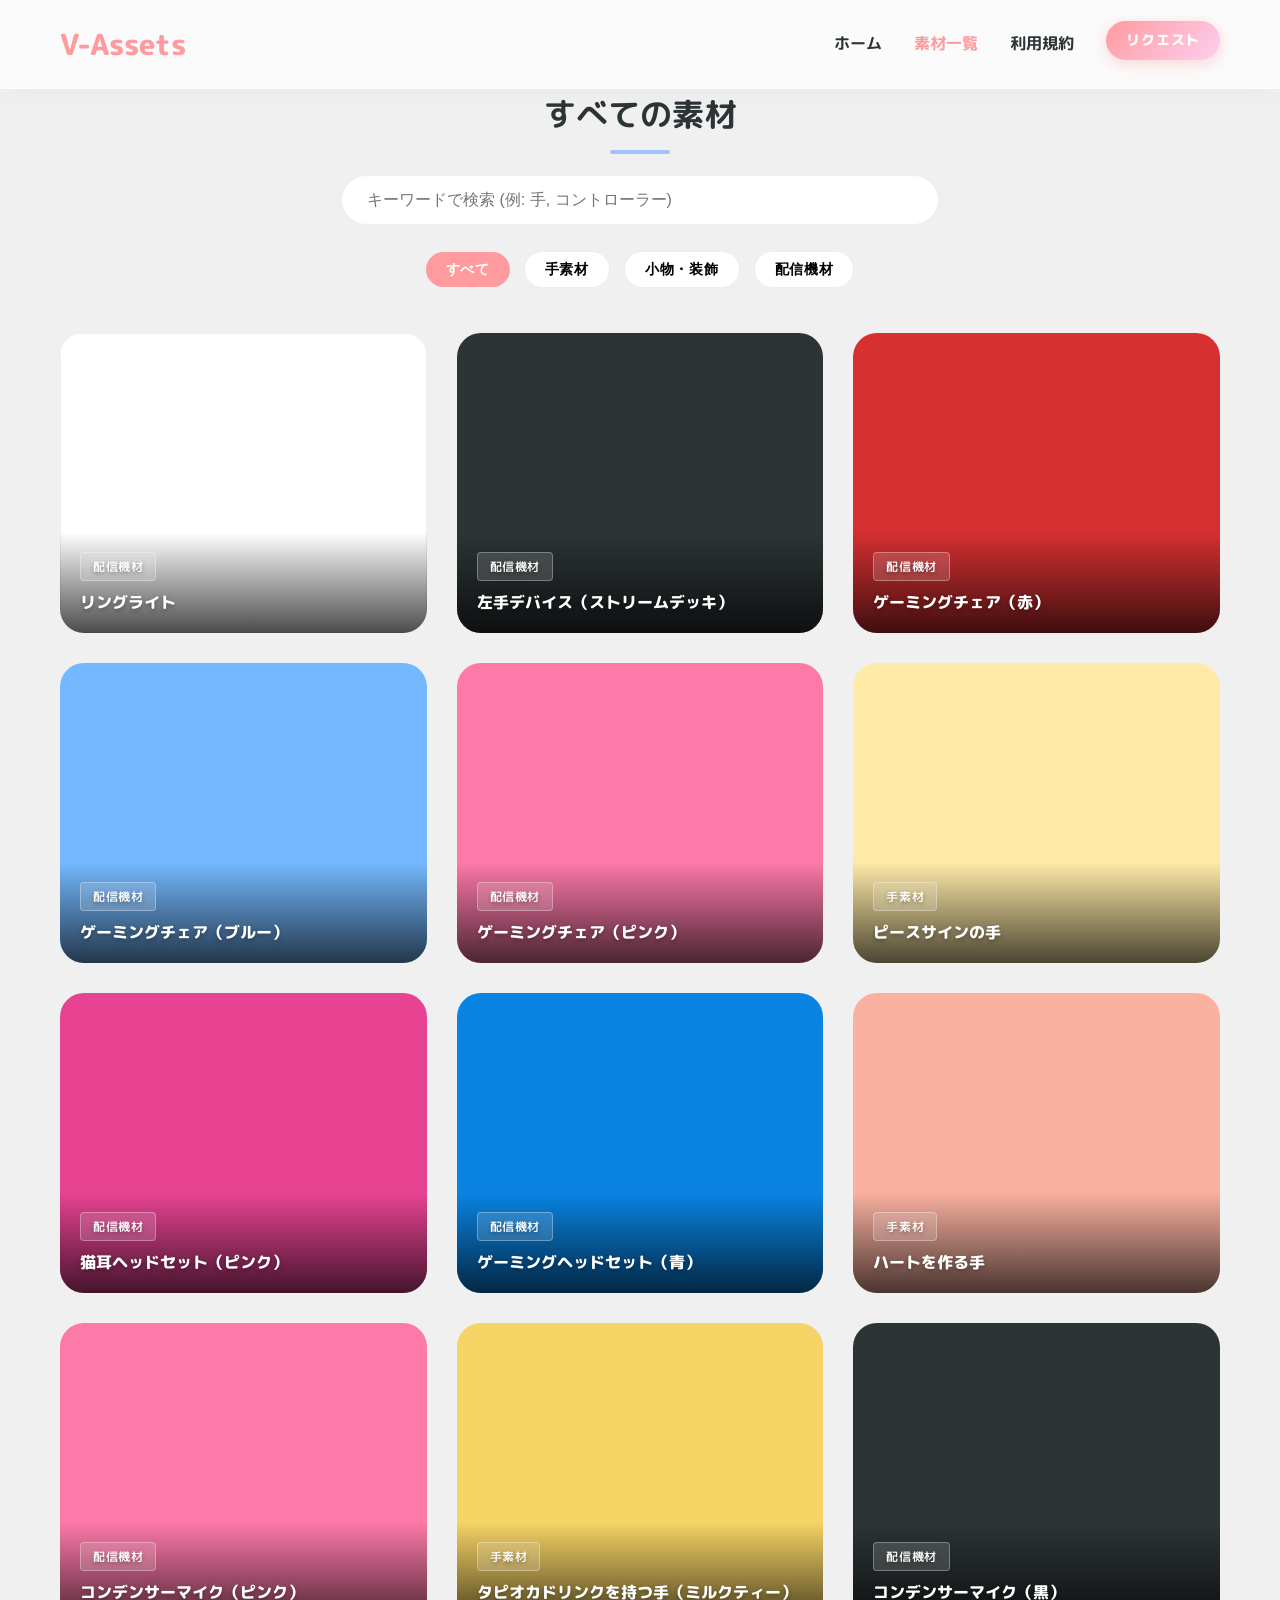
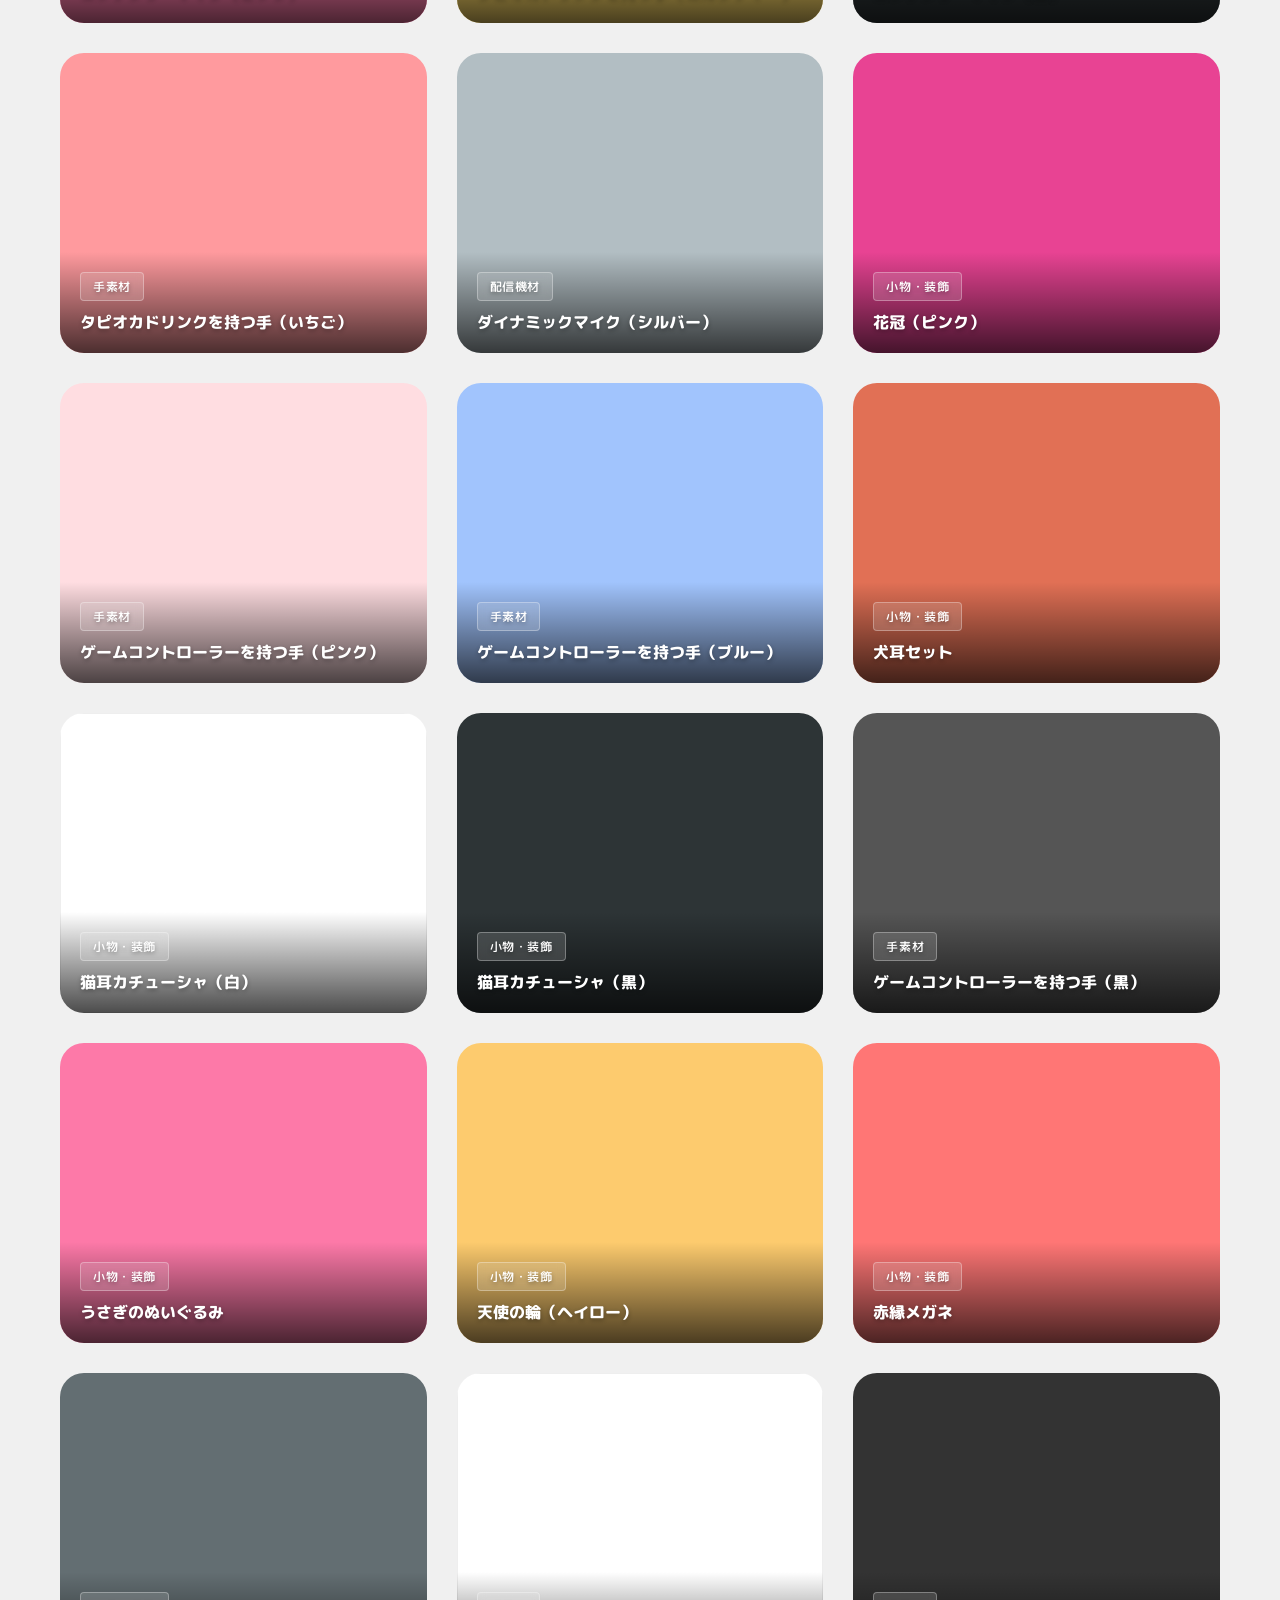
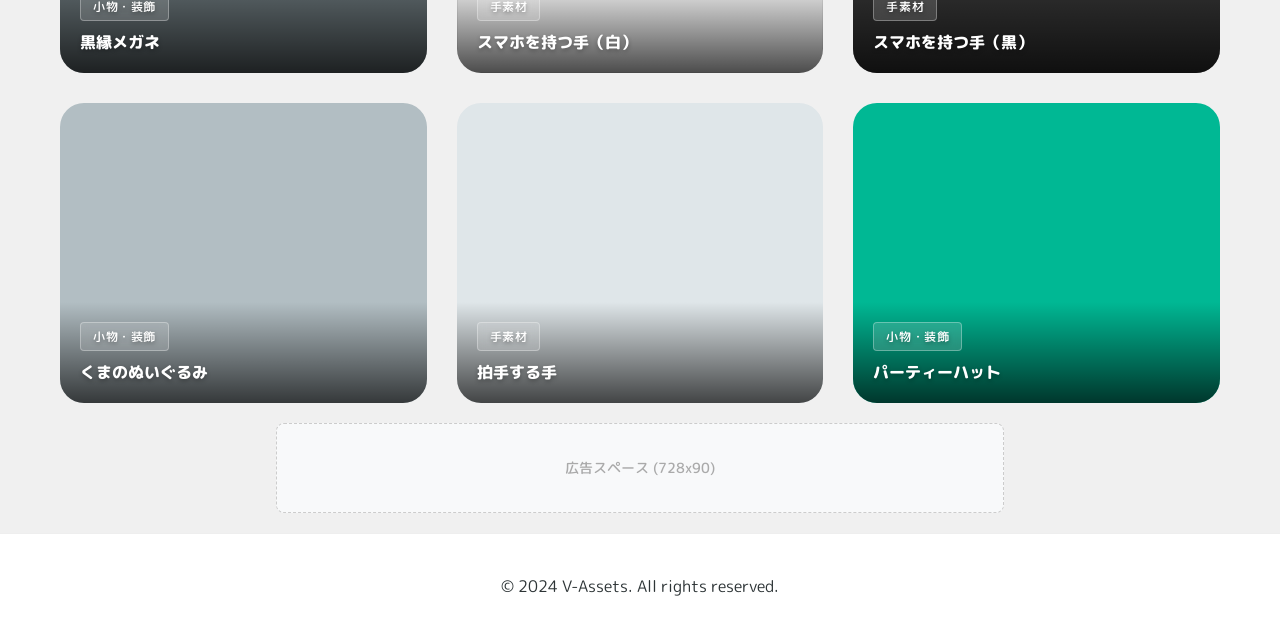
==== assets.html @ 2aea1333 "Initial commit of HTML and assets" ====
<!DOCTYPE html>
<html lang="ja">

<head>
    <meta charset="UTF-8">
    <meta name="viewport" content="width=device-width, initial-scale=1.0">
    <title>素材一覧 | V-Assets</title>
    <link rel="preconnect" href="https://fonts.googleapis.com">
    <link rel="preconnect" href="https://fonts.gstatic.com" crossorigin>
    <link
        href="https://fonts.googleapis.com/css2?family=M+PLUS+Rounded+1c:wght@400;700;800&family=Quicksand:wght@500;700&display=swap"
        rel="stylesheet">
    <link rel="stylesheet" href="css/style.css">
</head>

<body>

    <header>
        <div class="container">
            <nav>
                <a href="index.html" class="logo">
                    V-Assets
                </a>
                <ul class="nav-links">
                    <li><a href="index.html">ホーム</a></li>
                    <li><a href="assets.html" style="color: var(--primary-color);">素材一覧</a></li>
                    <li><a href="terms.html">利用規約</a></li>
                    <li><a href="request.html" class="btn btn-primary"
                            style="padding: 8px 20px; font-size: 0.9rem;">リクエスト</a></li>
                </ul>
            </nav>
        </div>
    </header>

    <main>
        <div class="container">
            <h2 class="section-title">すべての素材</h2>

            <!-- Search & Filters -->
            <div style="max-width: 600px; margin: 0 auto 40px; text-align: center;">
                <div style="position: relative; margin-bottom: 20px;">
                    <input type="text" id="searchInput" placeholder="キーワードで検索 (例: 手, コントローラー)"
                        style="width: 100%; padding: 15px 25px; border-radius: 50px; border: 2px solid #eee; font-size: 1rem; outline: none; transition: border-color 0.3s;">
                </div>

                <div class="filter-buttons">
                    <button class="btn filter-btn active" data-filter="all"
                        style="background: var(--primary-color); color: white; margin: 5px; padding: 8px 20px; font-size: 0.9rem;">すべて</button>
                    <button class="btn filter-btn" data-filter="hands"
                        style="background: white; border: 1px solid #eee; margin: 5px; padding: 8px 20px; font-size: 0.9rem;">手素材</button>
                    <button class="btn filter-btn" data-filter="items"
                        style="background: white; border: 1px solid #eee; margin: 5px; padding: 8px 20px; font-size: 0.9rem;">小物・装飾</button>
                    <button class="btn filter-btn" data-filter="equipment"
                        style="background: white; border: 1px solid #eee; margin: 5px; padding: 8px 20px; font-size: 0.9rem;">配信機材</button>
                </div>
            </div>

            <div class="assets-grid" id="assetsGrid">
                <!-- Asset 1 -->
                <article class="asset-card" data-tags="hands game controller">
                    <a href="detail.html">
                        <div class="asset-thumb" style="background: #ffdde1;"></div>
                        <div class="asset-info">
                            <span class="asset-category">手素材</span>
                            <h3 class="asset-title">ゲームコントローラーを持つ手</h3>
                        </div>
                    </a>
                </article>

                <!-- Asset 2 -->
                <article class="asset-card" data-tags="hands drink tapioca">
                    <a href="detail.html">
                        <div class="asset-thumb" style="background: #d4fc79;"></div>
                        <div class="asset-info">
                            <span class="asset-category">手素材</span>
                            <h3 class="asset-title">タピオカドリンクを持つ手</h3>
                        </div>
                    </a>
                </article>

                <!-- Asset 3 -->
                <article class="asset-card" data-tags="items cat ears headset">
                    <a href="detail.html">
                        <div class="asset-thumb" style="background: #a1c4fd;"></div>
                        <div class="asset-info">
                            <span class="asset-category">小物・装飾</span>
                            <h3 class="asset-title">猫耳ヘッドセット（白）</h3>
                        </div>
                    </a>
                </article>

                <!-- Asset 4 -->
                <article class="asset-card" data-tags="equipment mic">
                    <a href="detail.html">
                        <div class="asset-thumb" style="background: #f6d365;"></div>
                        <div class="asset-info">
                            <span class="asset-category">配信機材</span>
                            <h3 class="asset-title">プロ仕様マイク（スタンド付）</h3>
                        </div>
                    </a>
                </article>

                <!-- Asset 5 -->
                <article class="asset-card" data-tags="equipment chair gaming">
                    <a href="detail.html">
                        <div class="asset-thumb" style="background: #c2e9fb;"></div>
                        <div class="asset-info">
                            <span class="asset-category">配信機材</span>
                            <h3 class="asset-title">ゲーミングチェア（ピンク）</h3>
                        </div>
                    </a>
                </article>

                <!-- Asset 6 -->
                <article class="asset-card" data-tags="items plushie bear">
                    <a href="detail.html">
                        <div class="asset-thumb" style="background: #e0c3fc;"></div>
                        <div class="asset-info">
                            <span class="asset-category">小物・装飾</span>
                            <h3 class="asset-title">くまのぬいぐるみ</h3>
                        </div>
                    </a>
                </article>
            </div>

            <!-- Ad Space Bottom -->
            <div class="ad-container ad-banner">
                広告スペース (728x90)
            </div>
        </div>
    </main>

    <footer>
        <div class="container">
            <p>&copy; 2024 V-Assets. All rights reserved.</p>
        </div>
    </footer>

    <script src="js/main.js"></script>
</body>

</html>
---- css/style.css ----
:root {
    /* Pop & Friendly Theme */
    --bg-color: #f0f0f0;
    --text-color: #2d3436;
    --primary-color: #ff9a9e;
    --primary-hover: #ff767b;
    --secondary-color: #a1c4fd;
    --accent-yellow: #f6d365;
    --card-bg: #ffffff;
    --shadow-soft: 0 4px 20px rgba(0, 0, 0, 0.05);
    --shadow-hover: 0 8px 30px rgba(0, 0, 0, 0.1);
    --radius-lg: 24px;
    --radius-md: 16px;
    --radius-sm: 8px;
    --font-main: 'M PLUS Rounded 1c', 'Quicksand', sans-serif;
}

* {
    box-sizing: border-box;
    margin: 0;
    padding: 0;
}

body {
    font-family: var(--font-main);
    background-color: var(--bg-color);
    color: var(--text-color);
    line-height: 1.6;
    overflow-x: hidden;
}

a {
    text-decoration: none;
    color: inherit;
    transition: all 0.3s ease;
}

/* Utilities */
.container {
    max-width: 1200px;
    margin: 0 auto;
    padding: 0 20px;
}

.fluid-container {
    width: 100%;
    padding: 0 40px;
}

/* Animations */
@keyframes float {
    0% {
        transform: translateY(0px);
    }

    50% {
        transform: translateY(-10px);
    }

    100% {
        transform: translateY(0px);
    }
}

@keyframes fadeInUp {
    from {
        opacity: 0;
        transform: translateY(20px);
    }

    to {
        opacity: 1;
        transform: translateY(0);
    }
}

.btn {
    display: inline-block;
    padding: 14px 36px;
    border-radius: 50px;
    font-weight: 800;
    transition: all 0.3s cubic-bezier(0.4, 0, 0.2, 1);
    cursor: pointer;
    border: none;
    letter-spacing: 0.05em;
    position: relative;
    overflow: hidden;
}

.btn-sm {
    padding: 8px 20px;
    font-size: 0.9rem;
}

.btn-primary {
    background: linear-gradient(135deg, var(--primary-color), #fecfef);
    color: white;
    box-shadow: 0 4px 15px rgba(255, 154, 158, 0.4);
}

.btn-primary:hover {
    transform: translateY(-3px) scale(1.02);
    box-shadow: 0 8px 25px rgba(255, 154, 158, 0.6);
}

.btn-primary::after {
    content: '';
    position: absolute;
    top: 0;
    left: 0;
    width: 100%;
    height: 100%;
    background: linear-gradient(rgba(255, 255, 255, 0.2), transparent);
    opacity: 0;
    transition: opacity 0.3s;
}

.btn-primary:hover::after {
    opacity: 1;
}

/* Header */
header {
    background: rgba(255, 255, 255, 0.7);
    backdrop-filter: blur(20px);
    -webkit-backdrop-filter: blur(20px);
    position: sticky;
    top: 0;
    z-index: 100;
    box-shadow: 0 4px 30px rgba(0, 0, 0, 0.03);
    padding: 1rem 0;
    border-bottom: 1px solid rgba(255, 255, 255, 0.3);
}

nav {
    display: flex;
    justify-content: space-between;
    align-items: center;
}

.logo {
    font-size: 1.8rem;
    font-weight: 800;
    color: var(--primary-color);
    position: relative;
    padding: 5px 0;
}

.nav-links {
    display: flex;
    gap: 2rem;
    list-style: none;
    align-items: center;
}

.nav-links a:not(.btn) {
    font-weight: 700;
    color: var(--text-color);
    position: relative;
    padding: 5px 0;
}

.nav-links a:not(.btn)::after {
    content: '';
    position: absolute;
    bottom: 0;
    left: 0;
    width: 0;
    height: 3px;
    background: var(--primary-color);
    transition: width 0.3s ease;
    border-radius: 2px;
}

.nav-links a:not(.btn):hover::after {
    width: 100%;
}

.nav-links a:not(.btn):hover {
    color: var(--primary-color);
}

/* Hero Section with Slideshow */
.hero {
    padding: 20px 0 10px;
    /* Reduced padding */
    text-align: center;
    position: relative;
    overflow: hidden;
    border-bottom: 1px solid rgba(0, 0, 0, 0.05);
    margin-bottom: 10px;
    /* Reduced margin */
    box-shadow: 0 4px 20px rgba(0, 0, 0, 0.02);
    z-index: 0;
    /* Stacking context */
    display: flex;
    flex-direction: column;
    justify-content: center;
    min-height: 400px;
}

/* Background Slideshow */
.hero-slideshow {
    position: absolute;
    top: 0;
    left: 0;
    width: 100%;
    height: 100%;
    z-index: 1;
}

.hero-slideshow .slide {
    position: absolute;
    top: 0;
    left: 0;
    width: 100%;
    height: 100%;
    opacity: 0;
    transition: opacity 1.5s ease-in-out;
    background-size: cover;
    background-position: center;
    background-repeat: no-repeat;
    background-color: #ff9a9e;
    /* Fallback color */
}

.hero-slideshow .slide.active {
    opacity: 1;
}

/* Slideshow Controls */
.slide-prev,
.slide-next {
    position: absolute;
    top: 50%;
    transform: translateY(-50%);
    background: rgba(255, 255, 255, 0.5);
    border: 2px solid white;
    color: var(--primary-color);
    font-size: 1.5rem;
    width: 50px;
    height: 50px;
    display: flex;
    justify-content: center;
    align-items: center;
    cursor: pointer;
    z-index: 20;
    /* Higher than everything */
    border-radius: 50%;
    transition: all 0.3s ease;
    backdrop-filter: blur(5px);
    box-shadow: 0 4px 10px rgba(0, 0, 0, 0.1);
}

.slide-prev:hover,
.slide-next:hover {
    background: white;
    transform: translateY(-50%) scale(1.1);
    color: var(--primary-hover);
}

.slide-prev {
    left: 20px;
}

.slide-next {
    right: 20px;
}

.hero::before {
    content: '';
    position: absolute;
    top: 0;
    left: 0;
    width: 100%;
    height: 100%;
    background: linear-gradient(135deg, rgba(255, 245, 245, 0.85) 0%, rgba(240, 244, 248, 0.85) 100%);
    z-index: 2;
    pointer-events: none;
}

.hero .container {
    position: relative;
    z-index: 3;
}

.hero h1 {
    font-size: 3.5rem;
    margin-bottom: 1rem;
    color: var(--text-color);
    line-height: 1.2;
    animation: fadeInUp 0.8s ease-out;
    text-shadow: 2px 2px 0px white;
}

.hero p {
    font-size: 1.1rem;
    color: #636e72;
    margin-bottom: 1.8rem;
    max-width: 600px;
    margin-left: auto;
    margin-right: auto;
    animation: fadeInUp 0.8s ease-out 0.2s backwards;
}

.hero .btn {
    animation: fadeInUp 0.8s ease-out 0.4s backwards;
}

/* Main Layout (Sidebar + Grid) */
.main-layout {
    display: flex;
    gap: 40px;
    padding-bottom: 60px;
    align-items: flex-start;
}

.sidebar {
    width: 280px;
    flex-shrink: 0;
    background: white;
    padding: 24px;
    border-radius: var(--radius-lg);
    box-shadow: var(--shadow-soft);
    position: sticky;
    top: 100px;
    /* Below header */
}

.content-area {
    flex-grow: 1;
}

/* Sidebar Filters */
.filter-group {
    margin-bottom: 24px;
}

.filter-title {
    font-size: 1.1rem;
    font-weight: 800;
    margin-bottom: 12px;
    color: var(--text-color);
    display: flex;
    align-items: center;
    gap: 8px;
}

.search-box input {
    width: 100%;
    padding: 12px 16px;
    border-radius: var(--radius-md);
    border: 2px solid #eee;
    font-family: var(--font-main);
    transition: border-color 0.3s;
}

.search-box input:focus {
    outline: none;
    border-color: var(--primary-color);
}

.filter-options {
    display: flex;
    flex-direction: column;
    gap: 8px;
}

.filter-option {
    display: flex;
    align-items: center;
    gap: 8px;
    cursor: pointer;
    font-size: 0.95rem;
    color: #555;
    transition: color 0.2s;
}

.filter-option:hover {
    color: var(--primary-color);
}

.filter-option input[type="radio"],
.filter-option input[type="checkbox"] {
    accent-color: var(--primary-color);
    width: 16px;
    height: 16px;
}

/* Tag Links */
.filter-tags {
    display: flex;
    flex-wrap: wrap;
    gap: 8px;
}

.filter-tag {
    display: inline-block;
    padding: 6px 12px;
    background: #f8f9fa;
    border: 1px solid #eee;
    border-radius: 20px;
    color: #666;
    font-size: 0.85rem;
    font-weight: 500;
    transition: all 0.2s ease;
}

.filter-tag:hover {
    background: #fff;
    border-color: var(--primary-color);
    color: var(--primary-color);
    transform: translateY(-2px);
    box-shadow: 0 2px 5px rgba(0, 0, 0, 0.05);
}

.filter-tag.active {
    background: var(--primary-color);
    border-color: var(--primary-color);
    color: white;
    box-shadow: 0 4px 10px rgba(255, 154, 158, 0.3);
}

/* Featured Assets (Grid) */
.section-title {
    text-align: center;
    font-size: 2rem;
    margin: 0 0 20px;
    /* Reduced margin */
    position: relative;
    display: block;
    /* Ensure block display for centering */
    width: 100%;
}

.section-title::after {
    content: '';
    display: block;
    width: 60px;
    height: 4px;
    background: var(--secondary-color);
    margin: 10px auto 0;
    border-radius: 2px;
}

.assets-grid {
    display: grid;
    grid-template-columns: repeat(3, 1fr);
    /* 3 Columns */
    gap: 30px;
    /* Larger gap */
    max-width: 1400px;
    margin: 0 auto;
    width: 100%;
}

.asset-card {
    background: transparent;
    backdrop-filter: none;
    border-radius: var(--radius-lg);
    overflow: hidden;
    box-shadow: none;
    transition: all 0.4s cubic-bezier(0.175, 0.885, 0.32, 1.275);
    border: none;
    position: relative;
    top: 0;
    height: 300px;
    /* Fixed height for the card */
}

.asset-card:hover {
    transform: translateY(-5px);
}

.asset-card:hover .asset-thumb {
    transform: scale(1.05);
}

.asset-thumb {
    width: 100%;
    height: 100%;
    /* Fill the card */
    background-color: #eee;
    object-fit: cover;
    transition: transform 0.5s ease;
}

.asset-info {
    position: absolute;
    bottom: 0;
    left: 0;
    width: 100%;
    padding: 20px;
    background: linear-gradient(to top, rgba(0, 0, 0, 0.7) 0%, transparent 100%);
    color: white;
    z-index: 2;
    text-shadow: 0 2px 4px rgba(0, 0, 0, 0.3);
}

.asset-title {
    font-size: 1.0rem;
    margin-bottom: 0;
    font-weight: 800;
    color: white;
    line-height: 1.4;
}

.asset-category {
    display: inline-block;
    padding: 4px 12px;
    background: rgba(255, 255, 255, 0.15);
    backdrop-filter: blur(4px);
    border: 1px solid rgba(255, 255, 255, 0.3);
    color: white;
    border-radius: 4px;
    font-size: 0.75rem;
    font-weight: 500;
    margin-bottom: 0.6rem;
    box-shadow: none;
    letter-spacing: 0.05em;
}

.asset-category::before {
    content: none;
}

/* Footer */
footer {
    background-color: white;
    padding: 40px 0;
    text-align: center;
    border-top: 1px solid #eee;
}

/* Responsive */
@media (max-width: 1400px) {
    .assets-grid {
        grid-template-columns: repeat(3, 1fr);
    }
}

@media (max-width: 1100px) {
    .assets-grid {
        grid-template-columns: repeat(2, 1fr);
    }
}

@media (max-width: 900px) {
    .main-layout {
        flex-direction: column;
    }

    .sidebar {
        width: 100%;
        position: static;
        margin-bottom: 30px;
    }

    .assets-grid {
        grid-template-columns: repeat(2, 1fr);
    }
}

@media (max-width: 600px) {
    .assets-grid {
        grid-template-columns: 1fr;
    }

    .hero h1 {
        font-size: 2.5rem;
    }

    .nav-links {
        display: none;
        /* Simple hide for now, would add hamburger later */
    }
}

/* Ad Containers */
.ad-container {
    background-color: #f8f9fa;
    border: 1px dashed #ccc;
    display: flex;
    justify-content: center;
    align-items: center;
    color: #aaa;
    font-size: 0.9rem;
    margin: 20px auto;
    border-radius: var(--radius-sm);
}

.ad-banner {
    width: 100%;
    padding: 6px 12px;
    background: #f8f9fa;
    border: 1px solid #eee;
    border-radius: 20px;
    color: #666;
    font-size: 0.85rem;
    font-weight: 500;
    transition: all 0.2s ease;
}

.filter-tag:hover {
    background: #fff;
    border-color: var(--primary-color);
    color: var(--primary-color);
    transform: translateY(-2px);
    box-shadow: 0 2px 5px rgba(0, 0, 0, 0.05);
}

.filter-tag.active {
    background: var(--primary-color);
    border-color: var(--primary-color);
    color: white;
    box-shadow: 0 4px 10px rgba(255, 154, 158, 0.3);
}

/* Featured Assets (Grid) */
.section-title {
    text-align: center;
    font-size: 2rem;
    margin: 0 0 20px;
    /* Reduced margin */
    position: relative;
    display: block;
    /* Ensure block display for centering */
    width: 100%;
}

.section-title::after {
    content: '';
    display: block;
    width: 60px;
    height: 4px;
    background: var(--secondary-color);
    margin: 10px auto 0;
    border-radius: 2px;
}

.assets-grid {
    display: grid;
    grid-template-columns: repeat(3, 1fr);
    /* 3 Columns */
    gap: 30px;
    /* Larger gap */
    max-width: 1400px;
    margin: 0 auto;
    width: 100%;
}

.asset-card {
    background: transparent;
    backdrop-filter: none;
    border-radius: var(--radius-lg);
    overflow: hidden;
    box-shadow: none;
    transition: all 0.4s cubic-bezier(0.175, 0.885, 0.32, 1.275);
    border: none;
    position: relative;
    top: 0;
    height: 300px;
    /* Fixed height for the card */
}

.asset-card:hover {
    transform: translateY(-5px);
}

.asset-card:hover .asset-thumb {
    transform: scale(1.05);
}

.asset-thumb {
    width: 100%;
    height: 100%;
    /* Fill the card */
    background-color: #eee;
    object-fit: cover;
    transition: transform 0.5s ease;
}

.asset-info {
    position: absolute;
    bottom: 0;
    left: 0;
    width: 100%;
    padding: 20px;
    background: linear-gradient(to top, rgba(0, 0, 0, 0.7) 0%, transparent 100%);
    color: white;
    z-index: 2;
    text-shadow: 0 2px 4px rgba(0, 0, 0, 0.3);
}

.asset-title {
    font-size: 1.0rem;
    margin-bottom: 0;
    font-weight: 800;
    color: white;
    line-height: 1.4;
}

.asset-category {
    display: inline-block;
    padding: 4px 12px;
    background: rgba(255, 255, 255, 0.15);
    backdrop-filter: blur(4px);
    border: 1px solid rgba(255, 255, 255, 0.3);
    color: white;
    border-radius: 4px;
    font-size: 0.75rem;
    font-weight: 500;
    margin-bottom: 0.6rem;
    box-shadow: none;
    letter-spacing: 0.05em;
}

.asset-category::before {
    content: none;
}

/* Footer */
footer {
    background-color: white;
    padding: 40px 0;
    text-align: center;
    border-top: 1px solid #eee;
}

/* Responsive */
@media (max-width: 1400px) {
    .assets-grid {
        grid-template-columns: repeat(3, 1fr);
    }
}

@media (max-width: 1100px) {
    .assets-grid {
        grid-template-columns: repeat(2, 1fr);
    }
}

@media (max-width: 900px) {
    .main-layout {
        flex-direction: column;
    }

    .sidebar {
        width: 100%;
        position: static;
        margin-bottom: 30px;
    }

    .assets-grid {
        grid-template-columns: repeat(2, 1fr);
    }
}

@media (max-width: 600px) {
    .assets-grid {
        grid-template-columns: 1fr;
    }

    .hero h1 {
        font-size: 2.5rem;
    }

    .nav-links {
        display: none;
        /* Simple hide for now, would add hamburger later */
    }
}

/* Ad Containers */
.ad-container {
    background-color: #f8f9fa;
    border: 1px dashed #ccc;
    display: flex;
    justify-content: center;
    align-items: center;
    color: #aaa;
    font-size: 0.9rem;
    margin: 20px auto;
    border-radius: var(--radius-sm);
}

.ad-banner {
    width: 100%;
    max-width: 728px;
    height: 90px;
}

.ad-rect {
    width: 300px;
    height: 250px;
}

/* Terms Page */
.terms-content {
    background: white;
    padding: 40px;
    border-radius: var(--radius-lg);
    box-shadow: var(--shadow-soft);
    margin-top: 40px;
}

.terms-content h2 {
    border-bottom: 2px solid var(--secondary-color);
    padding-bottom: 10px;
    margin-bottom: 20px;
    margin-top: 30px;
    font-size: 1.5rem;
}

.terms-content h2:first-child {
    margin-top: 0;
}

.terms-content ul {
    padding-left: 20px;
    margin-bottom: 20px;
}

.terms-content li {
    margin-bottom: 10px;
}

.ok-ng-list {
    display: flex;
    gap: 20px;
    margin-bottom: 30px;
    flex-wrap: wrap;
}

.ok-box,
.ng-box {
    flex: 1;
    padding: 20px;
    border-radius: var(--radius-md);
    min-width: 250px;
}

.ok-box {
    background-color: #e6fffa;
    border: 2px solid #38b2ac;
}

.ng-box {
    background-color: #fff5f5;
    border: 2px solid #fc8181;
}

.badge {
    display: inline-block;
    padding: 5px 10px;
    border-radius: 5px;
    font-weight: bold;
    margin-bottom: 10px;
}

.badge-ok {
    background: #38b2ac;
    color: white;
}

.badge-ng {
    background: #fc8181;
    color: white;
}

/* Request Page */
.form-container {
    background: white;
    padding: 40px;
    border-radius: var(--radius-lg);
    box-shadow: var(--shadow-soft);
    max-width: 800px;
    margin: 40px auto;
}

.form-group {
    margin-bottom: 25px;
}

.form-label {
    display: block;
    margin-bottom: 8px;
    font-weight: 700;
    color: var(--text-color);
}

.form-input,
.form-textarea {
    width: 100%;
    padding: 12px;
    border: 2px solid #eee;
    border-radius: var(--radius-sm);
    font-family: inherit;
    font-size: 1rem;
    transition: border-color 0.2s;
}

.form-input:focus,
.form-textarea:focus {
    outline: none;
    border-color: var(--primary-color);
}

.form-textarea {
    letter-spacing: 0.05em;
}

.asset-category::before {
    content: none;
}

/* Footer */
footer {
    background-color: white;
    padding: 40px 0;
    text-align: center;
    border-top: 1px solid #eee;
}

/* Responsive */
@media (max-width: 1400px) {
    .assets-grid {
        grid-template-columns: repeat(3, 1fr);
    }
}

@media (max-width: 1100px) {
    .assets-grid {
        grid-template-columns: repeat(2, 1fr);
    }
}

@media (max-width: 900px) {
    .main-layout {
        flex-direction: column;
    }

    .sidebar {
        width: 100%;
        position: static;
        margin-bottom: 30px;
    }

    .assets-grid {
        grid-template-columns: repeat(2, 1fr);
    }
}

@media (max-width: 600px) {
    .assets-grid {
        grid-template-columns: 1fr;
    }

    .hero h1 {
        font-size: 2.5rem;
    }

    .nav-links {
        display: none;
        /* Simple hide for now, would add hamburger later */
    }
}

/* Ad Containers */
.ad-container {
    background-color: #f8f9fa;
    border: 1px dashed #ccc;
    display: flex;
    justify-content: center;
    align-items: center;
    color: #aaa;
    font-size: 0.9rem;
    margin: 20px auto;
    border-radius: var(--radius-sm);
}

.ad-banner {
    width: 100%;
    max-width: 728px;
    height: 90px;
}

.ad-rect {
    width: 300px;
    height: 250px;
}

/* Terms Page */
.terms-content {
    background: white;
    padding: 40px;
    border-radius: var(--radius-lg);
    box-shadow: var(--shadow-soft);
    margin-top: 40px;
}

.terms-content h2 {
    border-bottom: 2px solid var(--secondary-color);
    padding-bottom: 10px;
    margin-bottom: 20px;
    margin-top: 30px;
    font-size: 1.5rem;
}

.terms-content h2:first-child {
    margin-top: 0;
}

.terms-content ul {
    padding-left: 20px;
    margin-bottom: 20px;
}

.terms-content li {
    margin-bottom: 10px;
}

.ok-ng-list {
    display: flex;
    gap: 20px;
    margin-bottom: 30px;
    flex-wrap: wrap;
}

.ok-box,
.ng-box {
    flex: 1;
    padding: 20px;
    border-radius: var(--radius-md);
    min-width: 250px;
}

.ok-box {
    background-color: #e6fffa;
    border: 2px solid #38b2ac;
}

.ng-box {
    background-color: #fff5f5;
    border: 2px solid #fc8181;
}

.badge {
    display: inline-block;
    padding: 5px 10px;
    border-radius: 5px;
    font-weight: bold;
    margin-bottom: 10px;
}

.badge-ok {
    background: #38b2ac;
    color: white;
}

.badge-ng {
    background: #fc8181;
    color: white;
}

/* Request Page */
.form-container {
    background: white;
    padding: 40px;
    border-radius: var(--radius-lg);
    box-shadow: var(--shadow-soft);
    max-width: 800px;
    margin: 40px auto;
}

.form-group {
    margin-bottom: 25px;
}

.form-label {
    display: block;
    margin-bottom: 8px;
    font-weight: 700;
    color: var(--text-color);
}

.form-input,
.form-textarea {
    width: 100%;
    padding: 12px;
    border: 2px solid #eee;
    border-radius: var(--radius-sm);
    font-family: inherit;
    font-size: 1rem;
    transition: border-color 0.2s;
}

.form-input:focus,
.form-textarea:focus {
    outline: none;
    border-color: var(--primary-color);
}

.form-textarea {
    height: 150px;
    resize: vertical;
}

.form-hint {
    font-size: 0.85rem;
    color: #888;
    margin-top: 5px;
}

/* Index Page Inline Styles Extraction */
.hero-text {
    max-width: 800px;
    word-break: keep-all;
    line-height: 2;
}

.hero-search-box {
    max-width: 500px;
    margin: 30px auto 0;
}

.hero-search-input {
    padding: 16px 24px;
    font-size: 1.1rem;
    border-radius: 50px;
    box-shadow: 0 4px 15px rgba(0, 0, 0, 0.1);
    border: 2px solid white;
}

.sort-select {
    width: 100%;
    padding: 12px 16px;
    border-radius: var(--radius-md);
    border: 2px solid #eee;
    font-family: var(--font-main);
}
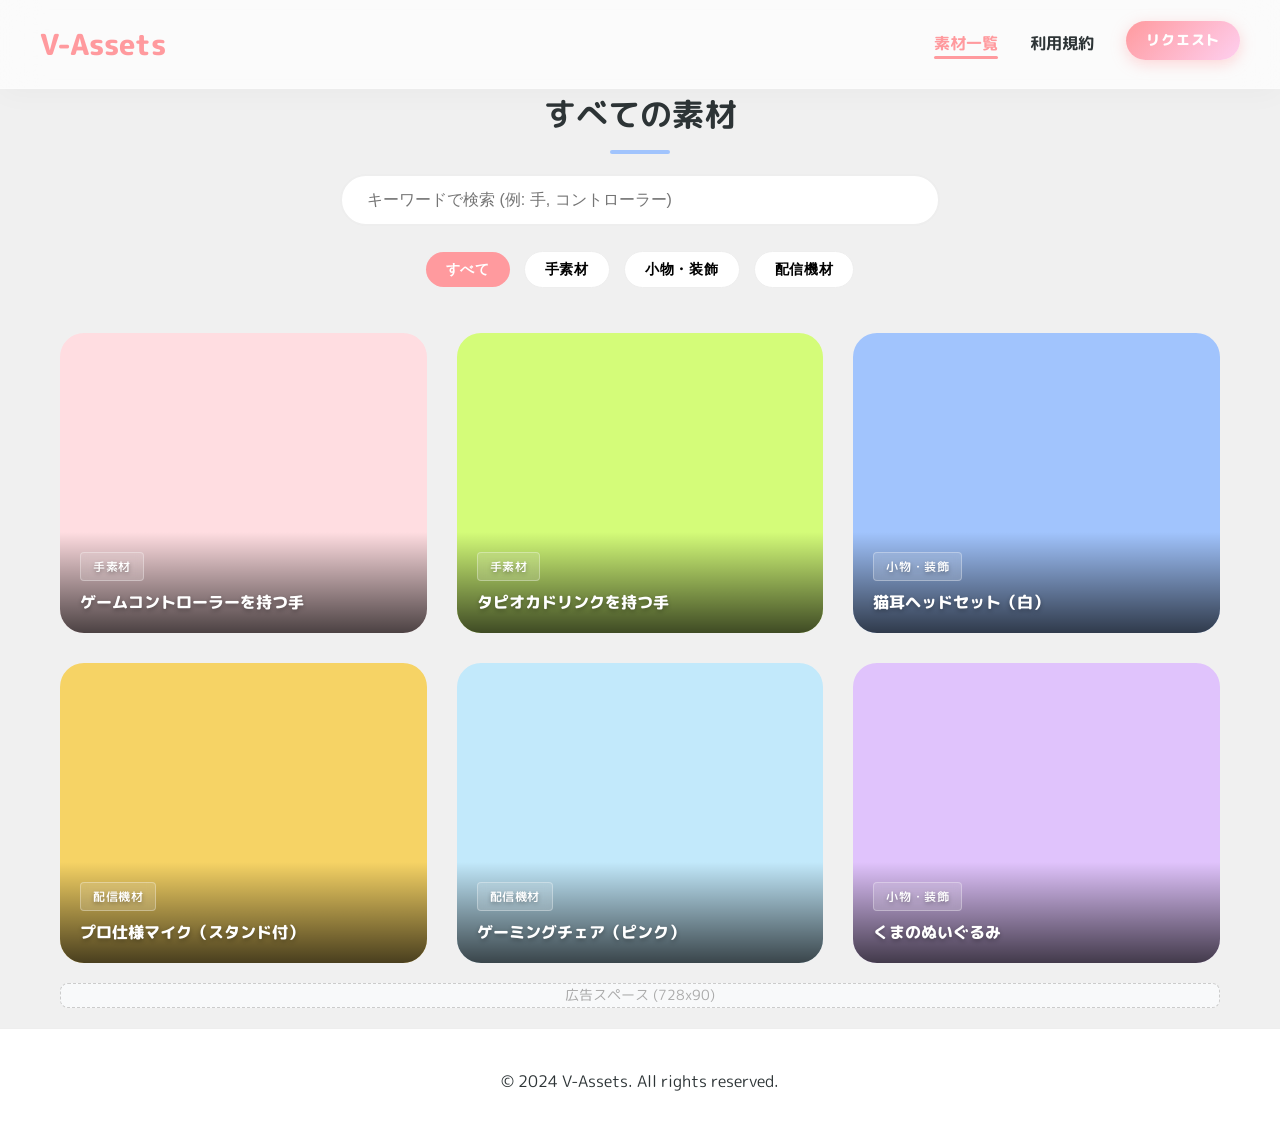
==== commit 85e633d9: "リファクタリングを実施" ====
--- a/assets.html
+++ b/assets.html
@@ -10,27 +10,13 @@
     <link
         href="https://fonts.googleapis.com/css2?family=M+PLUS+Rounded+1c:wght@400;700;800&family=Quicksand:wght@500;700&display=swap"
         rel="stylesheet">
-    <link rel="stylesheet" href="css/style.css">
+    <link rel="stylesheet" href="css/main.css">
 </head>
 
 <body>
 
-    <header>
-        <div class="container">
-            <nav>
-                <a href="index.html" class="logo">
-                    V-Assets
-                </a>
-                <ul class="nav-links">
-                    <li><a href="index.html">ホーム</a></li>
-                    <li><a href="assets.html" style="color: var(--primary-color);">素材一覧</a></li>
-                    <li><a href="terms.html">利用規約</a></li>
-                    <li><a href="request.html" class="btn btn-primary"
-                            style="padding: 8px 20px; font-size: 0.9rem;">リクエスト</a></li>
-                </ul>
-            </nav>
-        </div>
-    </header>
+    <script src="js/header.js"></script>
+    <header></header>
 
     <main>
         <div class="container">
--- a/css/main.css
+++ b/css/main.css
@@ -0,0 +1,16 @@
+/* Entry Point */
+@import url('base/_variables.css');
+@import url('base/_reset.css');
+@import url('base/_animations.css');
+
+@import url('layout/_header.css');
+@import url('layout/_footer.css');
+@import url('layout/_grid.css');
+
+@import url('components/_buttons.css');
+@import url('components/_hero.css');
+@import url('components/_cards.css');
+@import url('components/_forms.css');
+@import url('components/_tags.css');
+
+@import url('pages/_terms.css');
